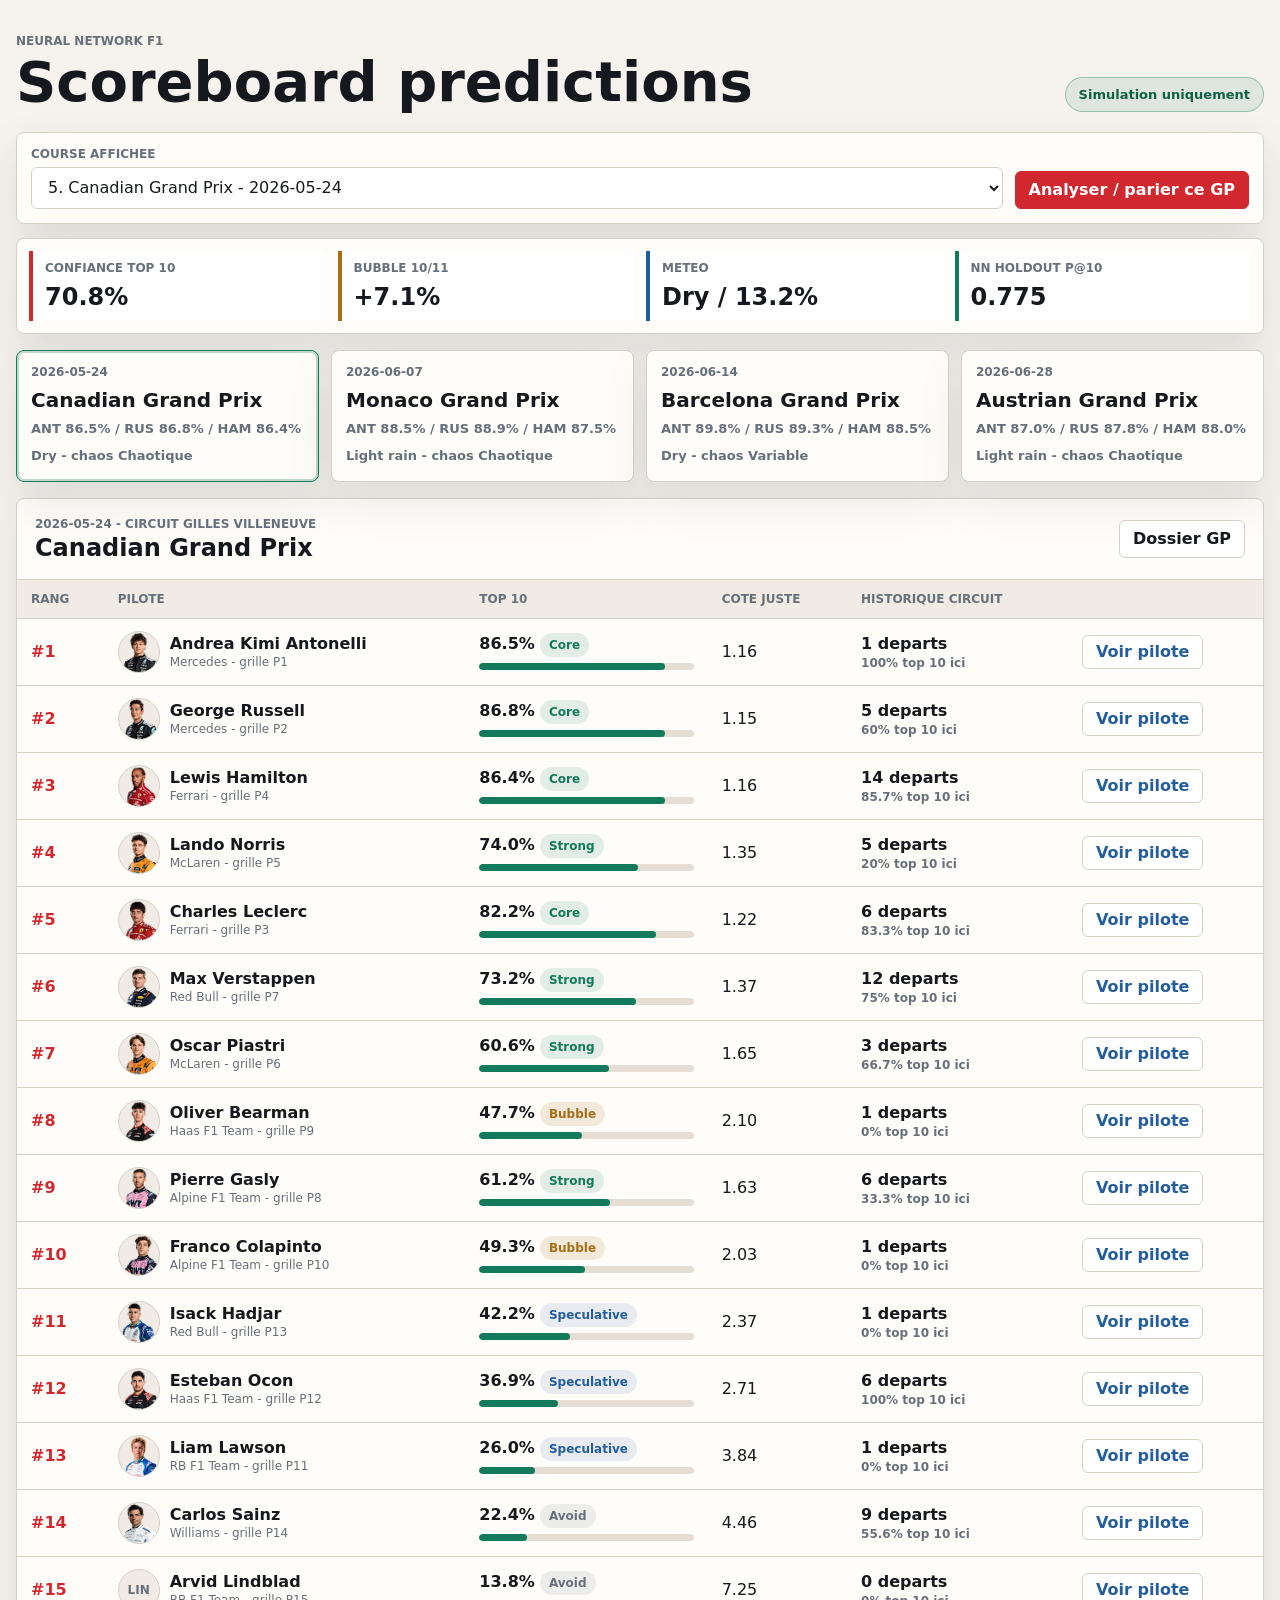
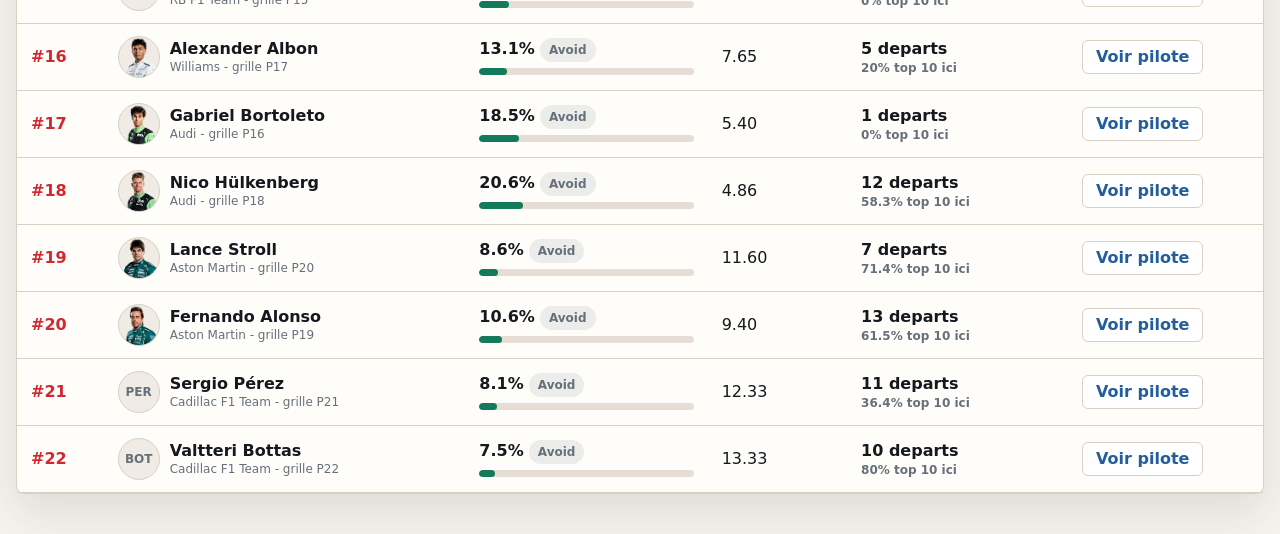
==== webapp/index.html @ 31ea3168 "Add neural betting guide webapp" ====
<!doctype html>
<html lang="fr">
  <head>
    <meta charset="utf-8" />
    <meta name="viewport" content="width=device-width, initial-scale=1" />
    <title>F1 Neural Scoreboard</title>
    <link rel="stylesheet" href="/webapp/styles.css" />
  </head>
  <body>
    <main class="app-shell">
      <header class="topbar">
        <div>
          <p class="eyebrow">Neural network F1</p>
          <h1>Scoreboard predictions</h1>
        </div>
        <div class="top-actions">
          <span class="status-pill">Simulation uniquement</span>
        </div>
      </header>

      <section class="control-strip scoreboard-controls" aria-label="Scoreboard controls">
        <label class="control-field">
          <span>Course affichee</span>
          <select id="raceSelect"></select>
        </label>
        <a id="raceDetailLink" class="primary-link" href="/webapp/race.html">Analyser / parier ce GP</a>
      </section>

      <section class="race-summary" aria-label="Resume de la course">
        <div class="summary-block">
          <span class="summary-label">Confiance top 10</span>
          <strong id="confidenceMetric">--</strong>
        </div>
        <div class="summary-block">
          <span class="summary-label">Bubble 10/11</span>
          <strong id="bubbleMetric">--</strong>
        </div>
        <div class="summary-block">
          <span class="summary-label">Meteo</span>
          <strong id="weatherMetric">--</strong>
        </div>
        <div class="summary-block">
          <span class="summary-label">NN holdout P@10</span>
          <strong id="modelMetric">--</strong>
        </div>
      </section>

      <section id="raceCards" class="scoreboard-race-grid" aria-label="Courses a venir"></section>

      <section class="prediction-panel scoreboard-panel">
        <div class="panel-heading">
          <div>
            <p class="eyebrow" id="raceDateLabel">--</p>
            <h2 id="raceTitle">Predictions</h2>
          </div>
          <a id="panelDetailLink" class="ghost-link" href="/webapp/race.html">Dossier GP</a>
        </div>
        <div class="table-wrap">
          <table>
            <thead>
              <tr>
                <th>Rang</th>
                <th>Pilote</th>
                <th>Top 10</th>
                <th>Cote juste</th>
                <th>Historique circuit</th>
                <th></th>
              </tr>
            </thead>
            <tbody id="predictionTable"></tbody>
          </table>
        </div>
      </section>
    </main>

    <script src="/webapp/app.js"></script>
  </body>
</html>
---- webapp/styles.css ----
:root {
  color-scheme: light;
  --bg: #f6f3ee;
  --surface: #fffdfa;
  --surface-strong: #f0ebe4;
  --ink: #15181d;
  --muted: #66707a;
  --line: #d8d0c5;
  --red: #d1282f;
  --green: #137a5b;
  --blue: #245d9c;
  --gold: #a66f16;
  --shadow: 0 18px 45px rgba(28, 32, 38, 0.11);
}

* {
  box-sizing: border-box;
}

body {
  margin: 0;
  min-height: 100vh;
  background: var(--bg);
  color: var(--ink);
  font-family:
    Inter, ui-sans-serif, system-ui, -apple-system, BlinkMacSystemFont, "Segoe UI",
    sans-serif;
  letter-spacing: 0;
}

button,
input,
select {
  font: inherit;
}

button {
  cursor: pointer;
}

.app-shell {
  width: min(1480px, calc(100vw - 32px));
  margin: 0 auto;
  padding: 24px 0 40px;
}

.topbar {
  display: flex;
  align-items: end;
  justify-content: space-between;
  gap: 20px;
  padding: 10px 0 20px;
}

.eyebrow {
  margin: 0 0 5px;
  color: var(--muted);
  font-size: 12px;
  font-weight: 700;
  letter-spacing: 0;
  text-transform: uppercase;
}

h1,
h2,
h3 {
  margin: 0;
  line-height: 1.05;
}

h1 {
  font-size: clamp(30px, 5vw, 56px);
}

h2 {
  font-size: 24px;
}

h3 {
  font-size: 18px;
}

.status-pill {
  border: 1px solid rgba(19, 122, 91, 0.35);
  background: rgba(19, 122, 91, 0.1);
  color: #0f5f49;
  border-radius: 999px;
  padding: 9px 13px;
  font-size: 13px;
  font-weight: 800;
  white-space: nowrap;
}

.top-actions {
  display: flex;
  align-items: center;
  gap: 10px;
  flex-wrap: wrap;
  justify-content: flex-end;
}

.primary-link,
.ghost-link,
.row-link {
  display: inline-flex;
  align-items: center;
  justify-content: center;
  min-height: 38px;
  border-radius: 6px;
  padding: 0 13px;
  font-weight: 900;
  text-decoration: none;
  white-space: nowrap;
}

.primary-link {
  border: 1px solid var(--red);
  background: var(--red);
  color: #ffffff;
}

.ghost-link,
.row-link {
  border: 1px solid var(--line);
  background: #ffffff;
  color: var(--ink);
}

.row-link {
  min-height: 34px;
  color: var(--blue);
}

.control-strip,
.race-summary {
  display: grid;
  gap: 12px;
  border: 1px solid var(--line);
  background: var(--surface);
  box-shadow: var(--shadow);
}

.control-strip {
  grid-template-columns: minmax(240px, 1fr) 150px 140px auto;
  align-items: end;
  border-radius: 8px;
  padding: 14px;
}

.scoreboard-controls {
  grid-template-columns: minmax(240px, 1fr) auto;
}

.control-field {
  display: grid;
  gap: 6px;
}

.control-field span {
  color: var(--muted);
  font-size: 12px;
  font-weight: 800;
  text-transform: uppercase;
}

select,
input {
  min-height: 42px;
  width: 100%;
  border: 1px solid var(--line);
  border-radius: 6px;
  background: #ffffff;
  color: var(--ink);
  padding: 0 12px;
  outline: none;
}

select:focus,
input:focus {
  border-color: var(--blue);
  box-shadow: 0 0 0 3px rgba(36, 93, 156, 0.15);
}

.segmented {
  display: grid;
  grid-template-columns: repeat(3, minmax(76px, 1fr));
  min-height: 42px;
  border: 1px solid var(--line);
  border-radius: 6px;
  overflow: hidden;
  background: #ffffff;
}

.segment {
  border: 0;
  border-right: 1px solid var(--line);
  background: transparent;
  color: var(--muted);
  font-weight: 800;
}

.segment:last-child {
  border-right: 0;
}

.segment.active {
  background: var(--ink);
  color: #ffffff;
}

.race-summary {
  grid-template-columns: repeat(4, minmax(160px, 1fr));
  margin-top: 14px;
  border-radius: 8px;
  padding: 12px;
}

.summary-block {
  min-height: 70px;
  border-left: 4px solid var(--red);
  padding: 10px 12px;
  background: #ffffff;
}

.summary-block:nth-child(2) {
  border-left-color: var(--gold);
}

.summary-block:nth-child(3) {
  border-left-color: var(--blue);
}

.summary-block:nth-child(4) {
  border-left-color: var(--green);
}

.summary-label {
  display: block;
  color: var(--muted);
  font-size: 12px;
  font-weight: 800;
  text-transform: uppercase;
}

.summary-block strong {
  display: block;
  margin-top: 8px;
  font-size: 24px;
}

.scoreboard-race-grid {
  display: grid;
  grid-template-columns: repeat(4, minmax(0, 1fr));
  gap: 12px;
  margin-top: 16px;
}

.scoreboard-race-card {
  display: grid;
  gap: 8px;
  min-height: 132px;
  border: 1px solid var(--line);
  border-radius: 8px;
  background: var(--surface);
  box-shadow: var(--shadow);
  padding: 14px;
  color: var(--ink);
  text-align: left;
}

.scoreboard-race-card strong {
  font-size: 20px;
  line-height: 1.1;
}

.scoreboard-race-card span:not(.summary-label) {
  color: var(--muted);
  font-size: 13px;
  font-weight: 800;
  line-height: 1.3;
}

.scoreboard-race-card.active-card {
  border-color: var(--green);
  box-shadow:
    inset 0 0 0 2px rgba(19, 122, 91, 0.28),
    var(--shadow);
}

.scoreboard-panel {
  margin-top: 16px;
}

.table-muted {
  display: block;
  margin-top: 3px;
  color: var(--muted);
  font-size: 12px;
  font-weight: 800;
}

.detail-hero {
  display: grid;
  grid-template-columns: minmax(320px, 0.95fr) minmax(0, 1fr);
  gap: 16px;
  margin-top: 16px;
  align-items: stretch;
}

.circuit-visual,
.detail-hero-copy {
  border: 1px solid var(--line);
  border-radius: 8px;
  background: var(--surface);
  box-shadow: var(--shadow);
}

.circuit-visual {
  position: relative;
  display: grid;
  place-items: center;
  min-height: 280px;
  overflow: hidden;
}

.circuit-visual img {
  display: block;
  width: 100%;
  height: 100%;
  min-height: 280px;
  object-fit: contain;
  padding: 18px;
  background: #ffffff;
}

.asset-credit {
  position: absolute;
  right: 10px;
  bottom: 10px;
  max-width: calc(100% - 20px);
  border: 1px solid var(--line);
  border-radius: 999px;
  background: rgba(255, 253, 250, 0.92);
  color: var(--muted);
  padding: 5px 9px;
  font-size: 11px;
  font-weight: 800;
  text-decoration: none;
  overflow: hidden;
  text-overflow: ellipsis;
  white-space: nowrap;
}

.detail-hero-copy {
  padding: 18px;
}

.detail-hero-copy h2 {
  font-size: 34px;
}

.detail-hero-copy p {
  color: var(--muted);
  font-weight: 800;
  line-height: 1.45;
}

.hero-stat-grid {
  display: grid;
  grid-template-columns: repeat(3, minmax(0, 1fr));
  gap: 10px;
  margin-top: 20px;
}

.hero-stat-grid div {
  min-height: 74px;
  border: 1px solid var(--line);
  border-radius: 6px;
  background: #ffffff;
  padding: 10px;
}

.hero-stat-grid span {
  display: block;
  color: var(--muted);
  font-size: 11px;
  font-weight: 800;
  text-transform: uppercase;
}

.hero-stat-grid strong {
  display: block;
  margin-top: 8px;
  font-size: 20px;
}

.race-intelligence {
  margin-top: 16px;
}

.market-strip {
  display: flex;
  gap: 8px;
  flex-wrap: wrap;
  margin-top: 16px;
  border: 1px solid var(--line);
  border-radius: 8px;
  background: var(--surface);
  box-shadow: var(--shadow);
  padding: 10px;
}

.market-tab,
.policy-button {
  min-height: 36px;
  border: 1px solid var(--line);
  border-radius: 6px;
  background: #ffffff;
  color: var(--muted);
  padding: 0 12px;
  font-weight: 900;
}

.market-tab.active,
.policy-button.active {
  border-color: var(--ink);
  background: var(--ink);
  color: #ffffff;
}

.intelligence-grid {
  display: grid;
  grid-template-columns: repeat(4, minmax(0, 1fr));
  gap: 12px;
}

.insight-card,
.detail-panel {
  border: 1px solid var(--line);
  border-radius: 8px;
  background: var(--surface);
  box-shadow: var(--shadow);
}

.insight-card {
  min-height: 132px;
  padding: 14px;
}

.insight-card strong {
  display: block;
  margin-top: 8px;
  font-size: 22px;
  line-height: 1.15;
}

.insight-card p {
  margin: 10px 0 0;
  color: var(--muted);
  font-size: 13px;
  font-weight: 700;
  line-height: 1.35;
}

.race-detail-grid {
  display: grid;
  grid-template-columns: 1.1fr 1.2fr 1.1fr 1.2fr;
  gap: 12px;
  margin-top: 12px;
}

.detail-panel {
  min-height: 246px;
  padding: 14px;
}

.detail-heading {
  display: flex;
  align-items: start;
  justify-content: space-between;
  gap: 12px;
  margin-bottom: 12px;
}

.detail-heading h2 {
  font-size: 18px;
}

.detail-heading span {
  color: var(--muted);
  font-size: 12px;
  font-weight: 800;
  text-align: right;
}

.compact-list {
  display: grid;
  gap: 8px;
}

.compact-row {
  display: grid;
  gap: 3px;
  width: 100%;
  border: 1px solid var(--line);
  border-radius: 6px;
  background: #ffffff;
  padding: 9px 10px;
  text-align: left;
}

.compact-row strong {
  font-size: 14px;
  line-height: 1.2;
}

.compact-row span {
  color: var(--muted);
  font-size: 12px;
  font-weight: 700;
  line-height: 1.3;
}

.compact-button {
  color: var(--ink);
}

.compact-button:hover {
  border-color: var(--blue);
}

.driver-stat-grid {
  display: grid;
  grid-template-columns: repeat(3, minmax(0, 1fr));
  gap: 8px;
  margin-bottom: 10px;
}

.driver-stat-grid div {
  min-height: 58px;
  border: 1px solid var(--line);
  border-radius: 6px;
  background: #ffffff;
  padding: 8px;
}

.driver-stat-grid span {
  display: block;
  color: var(--muted);
  font-size: 11px;
  font-weight: 800;
  text-transform: uppercase;
}

.driver-stat-grid strong {
  display: block;
  margin-top: 5px;
  font-size: 18px;
}

.driver-detail-section {
  display: grid;
  grid-template-columns: 1.05fr 0.95fr;
  gap: 12px;
  margin-top: 16px;
}

.driver-detail-main {
  border: 1px solid var(--line);
  border-radius: 8px;
  background: var(--surface);
  box-shadow: var(--shadow);
  padding: 16px;
}

.driver-detail-header {
  display: flex;
  align-items: center;
  gap: 14px;
  margin-bottom: 14px;
}

.driver-hero-avatar {
  width: 78px;
  height: 78px;
  flex: 0 0 auto;
}

.driver-hero-avatar .avatar {
  width: 78px;
  height: 78px;
}

.driver-detail-header h2 {
  font-size: 28px;
}

.driver-detail-header p {
  margin: 7px 0 0;
  color: var(--muted);
  font-weight: 800;
}

.driver-detail-stats {
  display: grid;
  grid-template-columns: repeat(3, minmax(0, 1fr));
  gap: 8px;
}

.driver-detail-stats div {
  min-height: 72px;
  border: 1px solid var(--line);
  border-radius: 6px;
  background: #ffffff;
  padding: 9px;
}

.driver-detail-stats span {
  display: block;
  color: var(--muted);
  font-size: 11px;
  font-weight: 800;
  text-transform: uppercase;
}

.driver-detail-stats strong {
  display: block;
  margin-top: 7px;
  font-size: 18px;
  line-height: 1.12;
}

.workspace {
  display: grid;
  grid-template-columns: minmax(0, 1fr) 380px;
  gap: 16px;
  margin-top: 16px;
  align-items: start;
}

.prediction-panel,
.bet-panel {
  border: 1px solid var(--line);
  border-radius: 8px;
  background: var(--surface);
  box-shadow: var(--shadow);
}

.panel-heading {
  display: flex;
  align-items: center;
  justify-content: space-between;
  gap: 14px;
  padding: 18px;
  border-bottom: 1px solid var(--line);
}

.panel-heading.slim {
  padding-bottom: 14px;
}

.panel-heading.mini {
  padding: 0 0 12px;
  border-bottom: 0;
}

.ghost-button,
.primary-button {
  min-height: 38px;
  border-radius: 6px;
  padding: 0 13px;
  font-weight: 900;
}

.ghost-button {
  border: 1px solid var(--line);
  background: #ffffff;
  color: var(--ink);
}

.primary-button {
  border: 1px solid var(--red);
  background: var(--red);
  color: #ffffff;
}

.table-wrap {
  overflow-x: auto;
}

table {
  width: 100%;
  border-collapse: collapse;
}

th,
td {
  border-bottom: 1px solid var(--line);
  padding: 12px 14px;
  text-align: left;
  vertical-align: middle;
  white-space: nowrap;
}

th {
  background: var(--surface-strong);
  color: var(--muted);
  font-size: 12px;
  text-transform: uppercase;
}

tbody tr:hover {
  background: #fff6ee;
}

tbody tr {
  cursor: pointer;
}

tbody tr.selected-row {
  background: #eef7f2;
  box-shadow: inset 4px 0 0 var(--green);
}

.rank-cell {
  font-weight: 900;
  color: var(--red);
}

.driver-cell {
  display: flex;
  align-items: center;
  gap: 10px;
  min-width: 220px;
}

.avatar {
  width: 42px;
  height: 42px;
  border: 1px solid var(--line);
  border-radius: 50%;
  background: var(--surface-strong);
  object-fit: cover;
  flex: 0 0 auto;
}

.avatar-fallback {
  display: grid;
  place-items: center;
  color: var(--muted);
  font-size: 12px;
  font-weight: 900;
}

.driver-name {
  display: block;
  font-weight: 900;
}

.team-name {
  display: block;
  margin-top: 2px;
  color: var(--muted);
  font-size: 12px;
}

.prob-cell {
  min-width: 124px;
}

.prob-track {
  width: 100%;
  height: 7px;
  margin-top: 6px;
  border-radius: 999px;
  background: #e6ded4;
  overflow: hidden;
}

.prob-fill {
  height: 100%;
  border-radius: inherit;
  background: var(--green);
}

.tag {
  display: inline-flex;
  align-items: center;
  min-height: 24px;
  border-radius: 999px;
  padding: 0 9px;
  background: rgba(36, 93, 156, 0.1);
  color: var(--blue);
  font-size: 12px;
  font-weight: 900;
}

.tag.core,
.tag.strong {
  background: rgba(19, 122, 91, 0.12);
  color: var(--green);
}

.tag.bubble {
  background: rgba(166, 111, 22, 0.14);
  color: var(--gold);
}

.tag.avoid {
  background: rgba(102, 112, 122, 0.12);
  color: var(--muted);
}

.odds-input {
  width: 94px;
}

.edge-positive {
  color: var(--green);
  font-weight: 900;
}

.edge-negative {
  color: var(--red);
  font-weight: 900;
}

.add-button {
  min-height: 34px;
  border: 1px solid var(--ink);
  border-radius: 6px;
  background: var(--ink);
  color: #ffffff;
  padding: 0 12px;
  font-weight: 900;
}

.bet-panel {
  position: sticky;
  top: 16px;
  padding-bottom: 18px;
}

.slip-list {
  display: grid;
  gap: 10px;
  min-height: 120px;
  padding: 14px 18px;
}

.empty-state {
  display: grid;
  place-items: center;
  min-height: 106px;
  border: 1px dashed var(--line);
  border-radius: 8px;
  color: var(--muted);
  font-weight: 800;
  text-align: center;
}

.slip-item {
  display: grid;
  grid-template-columns: 1fr 82px 34px;
  gap: 10px;
  align-items: center;
  border: 1px solid var(--line);
  border-radius: 8px;
  background: #ffffff;
  padding: 10px;
}

.slip-title {
  display: block;
  font-weight: 900;
}

.slip-subtitle {
  display: block;
  margin-top: 2px;
  color: var(--muted);
  font-size: 12px;
}

.remove-button {
  width: 34px;
  height: 34px;
  border: 1px solid var(--line);
  border-radius: 6px;
  background: #ffffff;
  color: var(--red);
  font-weight: 900;
}

.pool-box {
  display: grid;
  gap: 9px;
  margin: 0 18px;
  border: 1px solid var(--line);
  border-radius: 8px;
  background: var(--surface-strong);
  padding: 12px;
}

.odds-policy {
  display: grid;
  gap: 9px;
  margin: 12px 18px 0;
  border: 1px solid var(--line);
  border-radius: 8px;
  background: #ffffff;
  padding: 12px;
}

.policy-buttons {
  display: grid;
  grid-template-columns: repeat(3, minmax(0, 1fr));
  gap: 7px;
}

.pool-row {
  display: flex;
  justify-content: space-between;
  gap: 12px;
  font-size: 14px;
}

.pool-row span {
  color: var(--muted);
  font-weight: 800;
}

.settlement {
  margin: 18px 18px 0;
  border-top: 1px solid var(--line);
  padding-top: 16px;
}

.settlement-grid {
  display: grid;
  grid-template-columns: repeat(2, minmax(0, 1fr));
  gap: 8px;
}

.result-toggle {
  display: flex;
  align-items: center;
  gap: 8px;
  min-height: 34px;
  border: 1px solid var(--line);
  border-radius: 6px;
  background: #ffffff;
  padding: 0 9px;
  color: var(--muted);
  font-size: 12px;
  font-weight: 900;
}

.result-toggle input {
  width: 16px;
  min-height: 16px;
  height: 16px;
  padding: 0;
}

.settlement-result {
  min-height: 44px;
  margin-top: 12px;
  border-radius: 8px;
  background: #ffffff;
  padding: 12px;
  color: var(--muted);
  font-weight: 800;
}

@media (max-width: 1100px) {
  .control-strip {
    grid-template-columns: 1fr 1fr;
  }

  .race-summary {
    grid-template-columns: repeat(2, minmax(0, 1fr));
  }

  .scoreboard-race-grid,
  .detail-hero {
    grid-template-columns: repeat(2, minmax(0, 1fr));
  }

  .intelligence-grid,
  .race-detail-grid,
  .driver-detail-section {
    grid-template-columns: repeat(2, minmax(0, 1fr));
  }

  .workspace {
    grid-template-columns: 1fr;
  }

  .bet-panel {
    position: static;
  }
}

@media (max-width: 680px) {
  .app-shell {
    width: min(100vw - 20px, 1480px);
    padding-top: 12px;
  }

  .topbar {
    align-items: start;
    flex-direction: column;
  }

  h1 {
    font-size: 34px;
  }

  .control-strip,
  .race-summary,
  .scoreboard-race-grid,
  .detail-hero,
  .intelligence-grid,
  .race-detail-grid,
  .driver-detail-section,
  .driver-detail-stats {
    grid-template-columns: 1fr;
  }

  .scoreboard-controls {
    grid-template-columns: 1fr;
  }

  .hero-stat-grid {
    grid-template-columns: 1fr;
  }

  .policy-buttons {
    grid-template-columns: 1fr;
  }

  .segmented {
    grid-template-columns: 1fr;
  }

  .segment {
    border-right: 0;
    border-bottom: 1px solid var(--line);
  }

  .segment:last-child {
    border-bottom: 0;
  }

  .panel-heading {
    align-items: start;
    flex-direction: column;
  }

  .settlement-grid {
    grid-template-columns: 1fr;
  }
}
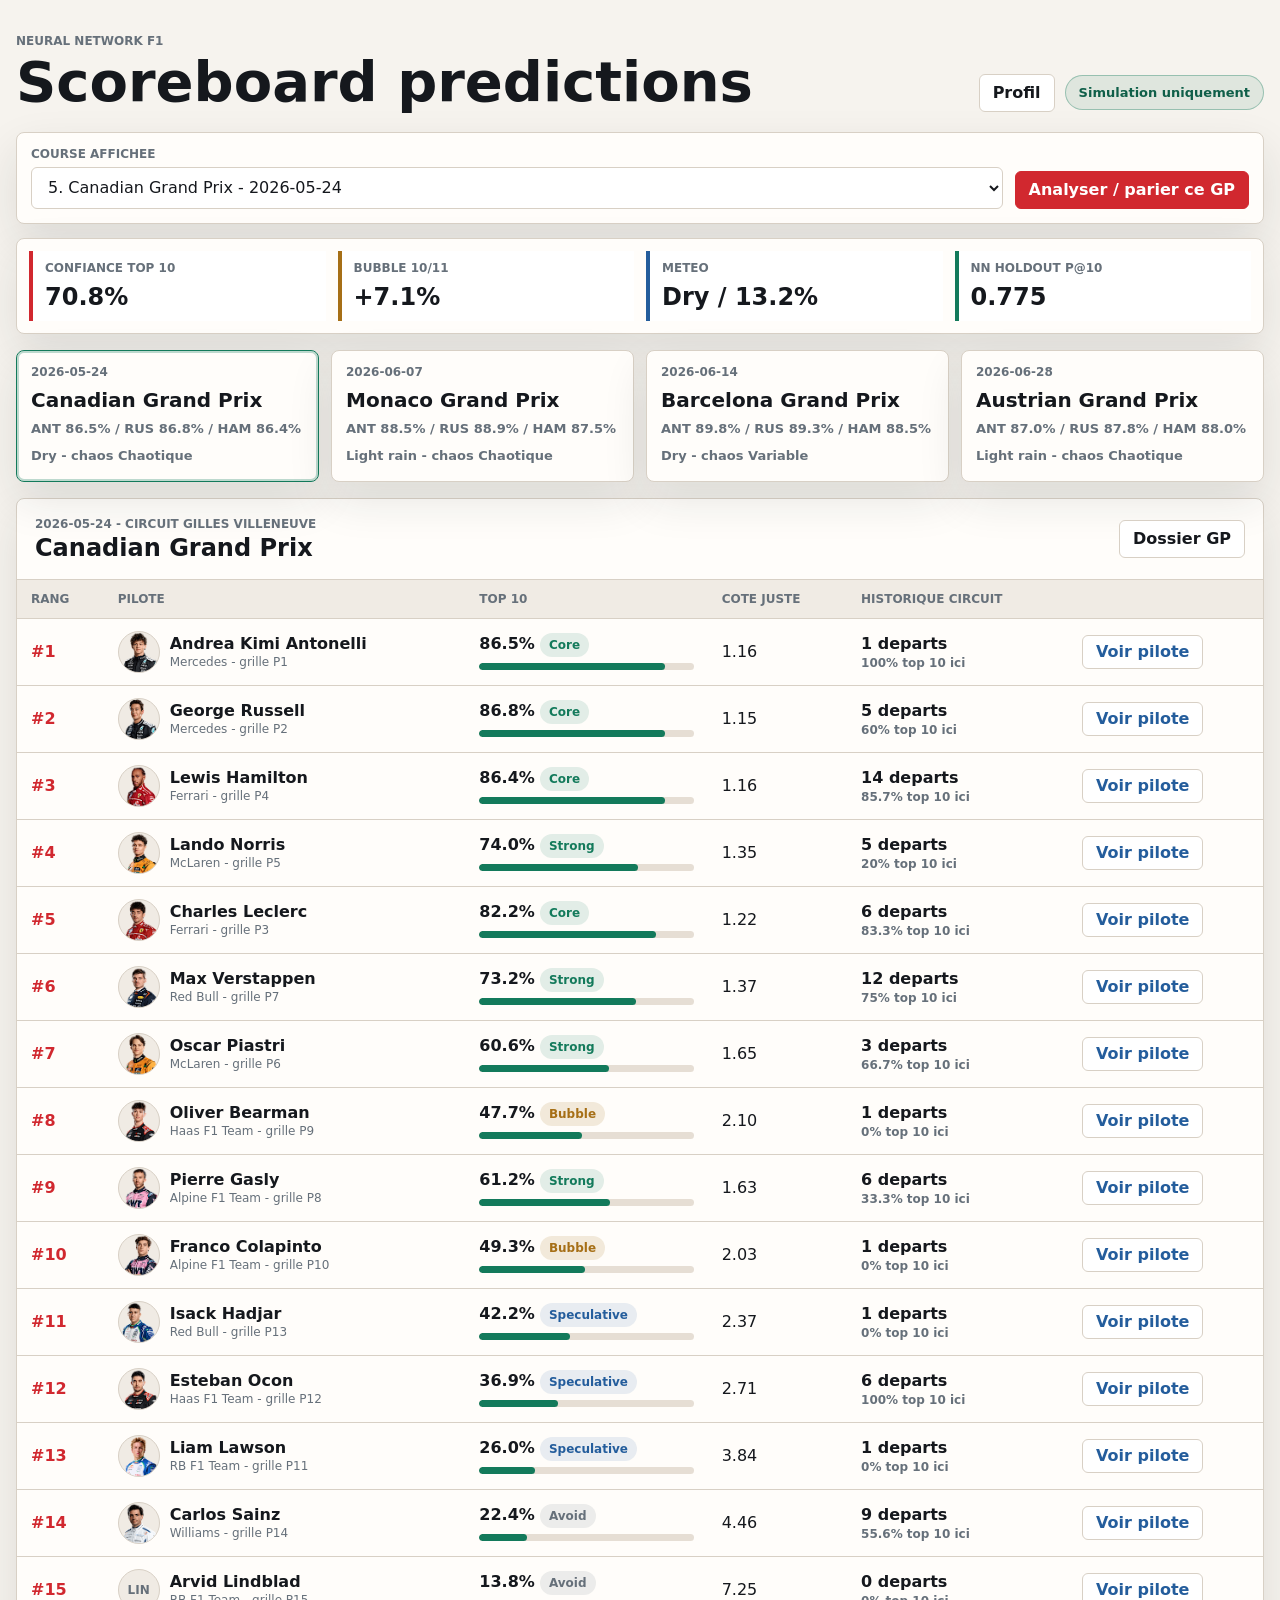
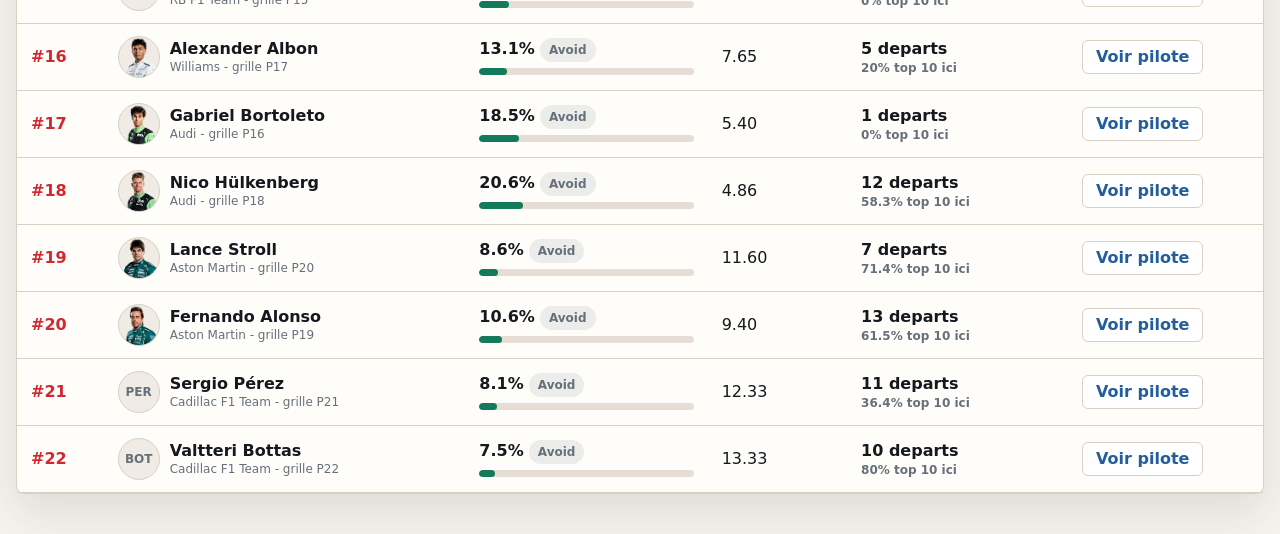
==== commit fb61072e: "Add public deployment and local profiles" ====
--- a/webapp/index.html
+++ b/webapp/index.html
@@ -4,7 +4,7 @@
     <meta charset="utf-8" />
     <meta name="viewport" content="width=device-width, initial-scale=1" />
     <title>F1 Neural Scoreboard</title>
-    <link rel="stylesheet" href="/webapp/styles.css" />
+    <link rel="stylesheet" href="styles.css" />
   </head>
   <body>
     <main class="app-shell">
@@ -14,6 +14,7 @@
           <h1>Scoreboard predictions</h1>
         </div>
         <div class="top-actions">
+          <a class="ghost-link" href="profile.html">Profil</a>
           <span class="status-pill">Simulation uniquement</span>
         </div>
       </header>
@@ -23,7 +24,7 @@
           <span>Course affichee</span>
           <select id="raceSelect"></select>
         </label>
-        <a id="raceDetailLink" class="primary-link" href="/webapp/race.html">Analyser / parier ce GP</a>
+        <a id="raceDetailLink" class="primary-link" href="race.html">Analyser / parier ce GP</a>
       </section>
 
       <section class="race-summary" aria-label="Resume de la course">
@@ -53,7 +54,7 @@
             <p class="eyebrow" id="raceDateLabel">--</p>
             <h2 id="raceTitle">Predictions</h2>
           </div>
-          <a id="panelDetailLink" class="ghost-link" href="/webapp/race.html">Dossier GP</a>
+          <a id="panelDetailLink" class="ghost-link" href="race.html">Dossier GP</a>
         </div>
         <div class="table-wrap">
           <table>
@@ -73,6 +74,7 @@
       </section>
     </main>
 
-    <script src="/webapp/app.js"></script>
+    <script src="profile-store.js"></script>
+    <script src="app.js"></script>
   </body>
 </html>
--- a/webapp/styles.css
+++ b/webapp/styles.css
@@ -91,6 +91,12 @@
   white-space: nowrap;
 }
 
+.save-status {
+  color: var(--muted);
+  font-size: 13px;
+  font-weight: 800;
+}
+
 .top-actions {
   display: flex;
   align-items: center;
@@ -287,6 +293,10 @@
     var(--shadow);
 }
 
+.scoreboard-race-card.favorite-card {
+  border-color: var(--blue);
+}
+
 .scoreboard-panel {
   margin-top: 16px;
 }
@@ -558,53 +568,125 @@
   font-size: 18px;
 }
 
-.driver-detail-section {
-  display: grid;
-  grid-template-columns: 1.05fr 0.95fr;
+.driver-page-hero {
+  display: grid;
+  grid-template-columns: 1.1fr 0.9fr;
   gap: 12px;
   margin-top: 16px;
 }
 
-.driver-detail-main {
+.driver-page-card {
+  display: flex;
+  align-items: center;
+  gap: 16px;
   border: 1px solid var(--line);
   border-radius: 8px;
   background: var(--surface);
   box-shadow: var(--shadow);
-  padding: 16px;
-}
-
-.driver-detail-header {
+  padding: 18px;
+}
+
+.driver-page-card.compact {
+  display: block;
+}
+
+.driver-page-card.compact strong {
+  display: block;
+  margin-top: 8px;
+  font-size: 22px;
+}
+
+.driver-page-card.compact p {
+  margin: 10px 0 0;
+  color: var(--muted);
+  font-weight: 800;
+  line-height: 1.4;
+}
+
+.driver-page-avatar {
+  width: 96px;
+  height: 96px;
+  flex: 0 0 auto;
+}
+
+.driver-page-avatar .avatar {
+  width: 96px;
+  height: 96px;
+}
+
+.driver-page-card h2 {
+  font-size: 34px;
+}
+
+.driver-page-card p {
+  margin: 8px 0 0;
+  color: var(--muted);
+  font-weight: 800;
+}
+
+.driver-page-stats {
+  margin-top: 16px;
+}
+
+.driver-page-grid {
+  display: grid;
+  grid-template-columns: repeat(3, minmax(0, 1fr));
+  gap: 12px;
+  margin-top: 16px;
+}
+
+.profile-layout {
+  display: grid;
+  grid-template-columns: minmax(0, 1fr) 380px;
+  gap: 16px;
+  align-items: start;
+}
+
+.profile-card {
+  display: grid;
+  gap: 14px;
+  border: 1px solid var(--line);
+  border-radius: 8px;
+  background: var(--surface);
+  box-shadow: var(--shadow);
+  padding: 18px;
+}
+
+.profile-avatar {
+  width: 112px;
+  height: 112px;
+}
+
+.profile-avatar .avatar {
+  width: 112px;
+  height: 112px;
+}
+
+.profile-actions {
   display: flex;
   align-items: center;
-  gap: 14px;
-  margin-bottom: 14px;
-}
-
-.driver-hero-avatar {
-  width: 78px;
-  height: 78px;
-  flex: 0 0 auto;
-}
-
-.driver-hero-avatar .avatar {
-  width: 78px;
-  height: 78px;
-}
-
-.driver-detail-header h2 {
-  font-size: 28px;
-}
-
-.driver-detail-header p {
-  margin: 7px 0 0;
-  color: var(--muted);
-  font-weight: 800;
+  gap: 12px;
+  flex-wrap: wrap;
+}
+
+.profile-main-link {
+  width: 100%;
 }
 
 .driver-detail-stats {
   display: grid;
   grid-template-columns: repeat(3, minmax(0, 1fr));
   gap: 8px;
+}
+
+.full-row-link {
+  margin-top: 2px;
+  width: 100%;
+}
+
+.highlight-row {
+  border-color: var(--green);
+  box-shadow: inset 4px 0 0 var(--green);
 }
 
 .driver-detail-stats div {
@@ -811,6 +893,15 @@
   color: var(--muted);
 }
 
+.tag.favorite {
+  background: rgba(36, 93, 156, 0.12);
+  color: var(--blue);
+}
+
+.favorite-row {
+  box-shadow: inset 4px 0 0 var(--blue);
+}
+
 .odds-input {
   width: 94px;
 }
@@ -989,11 +1080,16 @@
 
   .intelligence-grid,
   .race-detail-grid,
-  .driver-detail-section {
+  .driver-page-hero,
+  .driver-page-grid {
     grid-template-columns: repeat(2, minmax(0, 1fr));
   }
 
   .workspace {
+    grid-template-columns: 1fr;
+  }
+
+  .profile-layout {
     grid-template-columns: 1fr;
   }
 
@@ -1023,7 +1119,8 @@
   .detail-hero,
   .intelligence-grid,
   .race-detail-grid,
-  .driver-detail-section,
+  .driver-page-hero,
+  .driver-page-grid,
   .driver-detail-stats {
     grid-template-columns: 1fr;
   }
@@ -1061,4 +1158,9 @@
   .settlement-grid {
     grid-template-columns: 1fr;
   }
-}
+
+  .profile-actions {
+    align-items: stretch;
+    flex-direction: column;
+  }
+}
